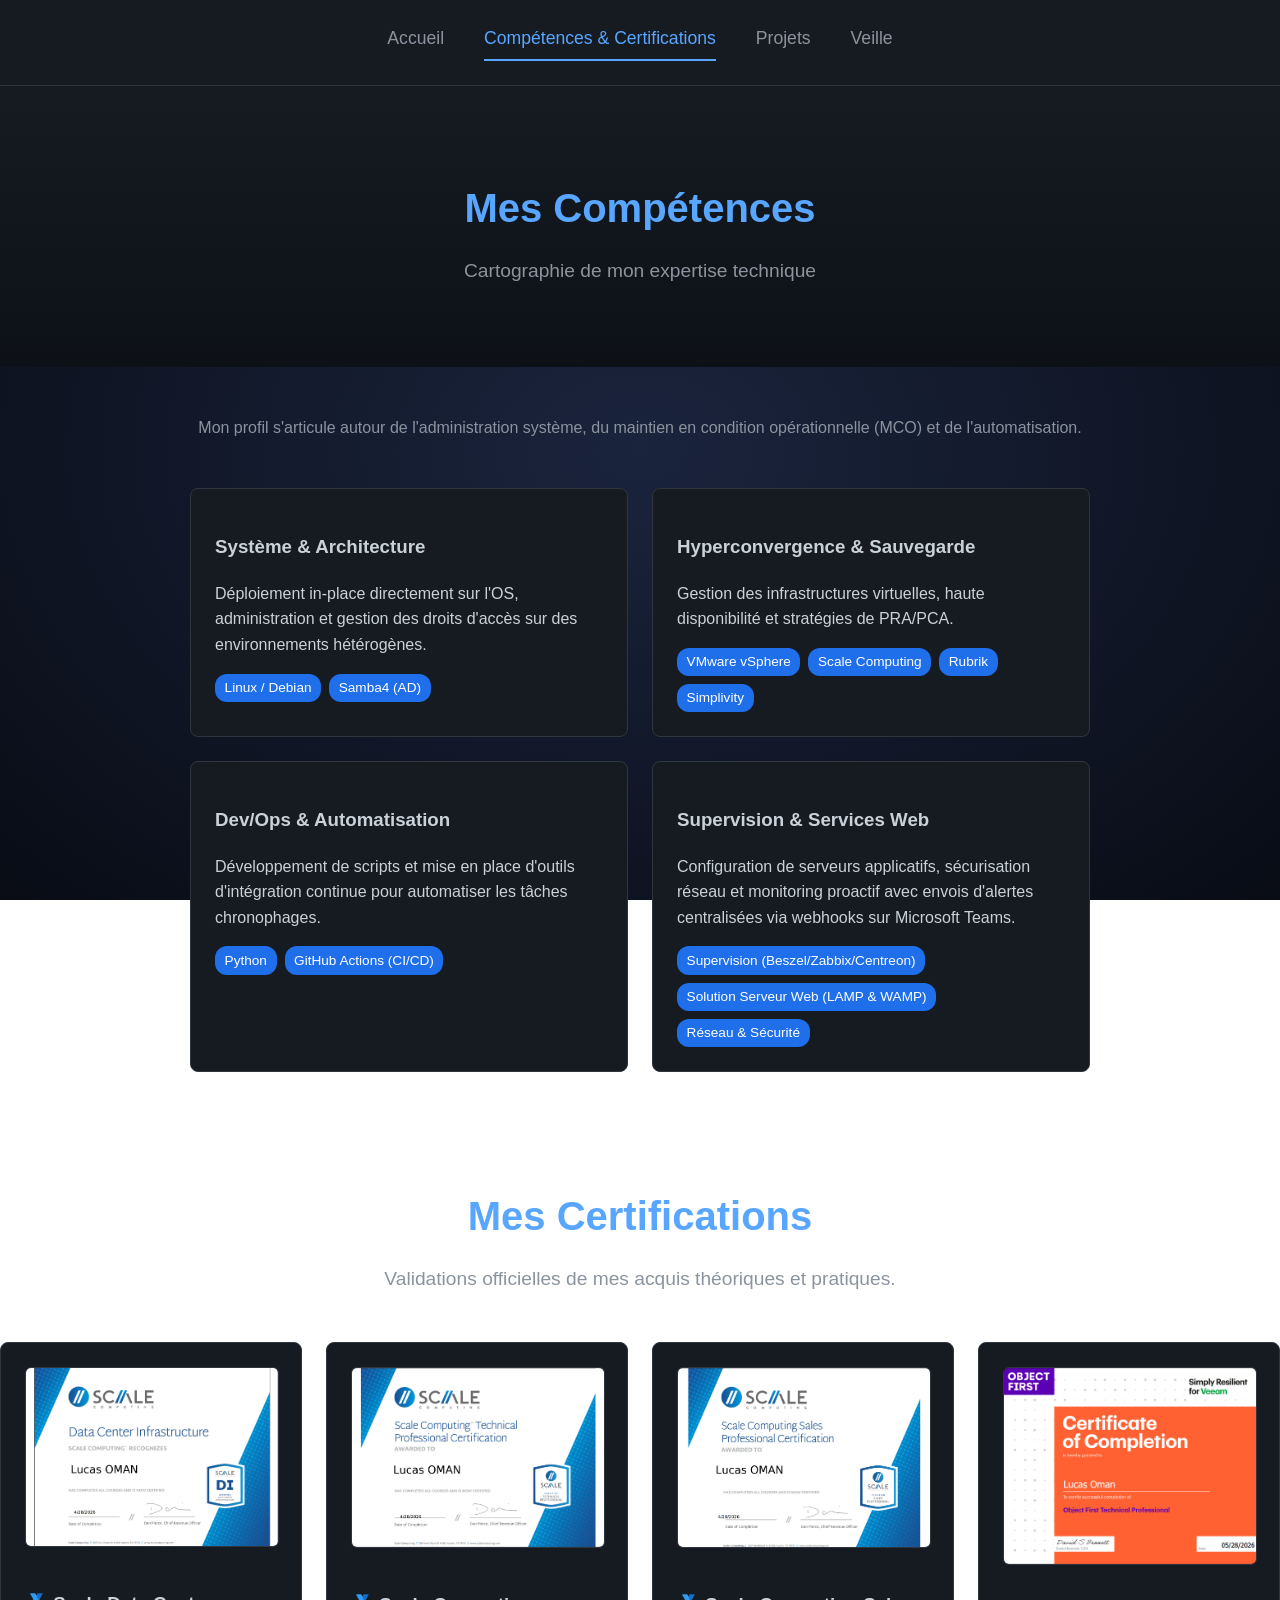
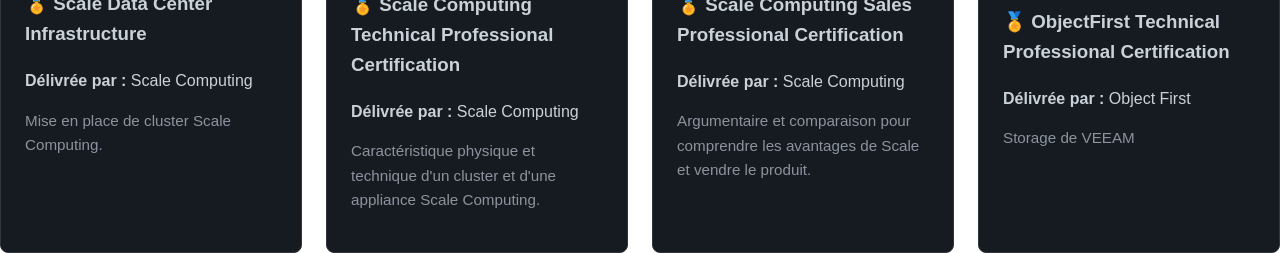
==== competences.html @ a19bb608 "Update competences.html" ====
<!DOCTYPE html>
<html lang="fr">
<head>
    <meta charset="UTF-8">
    <meta name="viewport" content="width=device-width, initial-scale=1.0">
    <title>Portfolio | Compétences</title>
    <!-- Lien vers ton fichier CSS commun -->
    <link rel="stylesheet" href="style.css">
</head>
<body>

    <!-- BARRE DE NAVIGATION (Le 'active' est bien sur Compétences) -->
    <nav class="navbar">
        <a href="index.html" class="nav-link">Accueil</a>
        <a href="competences.html" class="nav-link active">Compétences & Certifications</a>
        <a href="projets.html" class="nav-link">Projets</a>
        <a href="Veille.html" class="nav-link">Veille</a>
    </nav>

    <header>
        <h1>Mes Compétences</h1>
        <h2>Cartographie de mon expertise technique</h2>
    </header>

    <div class="container">
        <p style="text-align: center; color: #8b949e; margin-bottom: 3rem;">
            Mon profil s'articule autour de l'administration système, du maintien en condition opérationnelle (MCO) et de l'automatisation.
        </p>

        <div class="grid">
            
            <!-- Pôle 1 : Système & Annuaire -->
            <div class="card">
                <h3> Système & Architecture</h3>
                <p>Déploiement in-place directement sur l'OS, administration et gestion des droits d'accès sur des environnements hétérogènes.</p>
                <div class="tags">
                    <span class="tag">Linux / Debian</span>
                    <span class="tag">Samba4 (AD)</span>
                </div>
            </div>

            <!-- Pôle 2 : Virtualisation & Backup -->
            <div class="card">
                <h3> Hyperconvergence & Sauvegarde</h3>
                <p>Gestion des infrastructures virtuelles, haute disponibilité et stratégies de PRA/PCA.</p>
                <div class="tags">
                    <span class="tag">VMware vSphere</span>
                    <span class="tag">Scale Computing</span>
                    <span class="tag">Rubrik</span>
                    <span class="tag">Simplivity</span>
                </div>
            </div>

            <!-- Pôle 3 : Automatisation -->
            <div class="card">
                <h3> Dev/Ops & Automatisation</h3>
                <p>Développement de scripts et mise en place d'outils d'intégration continue pour automatiser les tâches chronophages.</p>
                <div class="tags">
                    <span class="tag">Python</span>
                    <span class="tag">GitHub Actions (CI/CD)</span>
                </div>
            </div>

            <!-- Pôle 4 : Services Web & Supervision -->
            <div class="card">
                <h3> Supervision & Services Web</h3>
                <p>Configuration de serveurs applicatifs, sécurisation réseau et monitoring proactif avec envois d'alertes centralisées via webhooks sur Microsoft Teams.</p>
                <div class="tags">
                    <span class="tag">Supervision (Beszel/Zabbix/Centreon)</span>
                    <span class="tag">Solution Serveur Web (LAMP & WAMP)</span>
                    <span class="tag">Réseau & Sécurité</span>
                </div>
            </div>

        </div>
    </div>
        <!-- ============================== -->
        <!--    RUBRIQUE CERTIFICATIONS     -->
        <!-- ============================== -->
        <div style="text-align: center; margin-top: 5rem; margin-bottom: 3rem;">
            <h1 style="margin-top: 0;">Mes Certifications</h1>
            <h2>Validations officielles de mes acquis théoriques et pratiques.</h2>
        </div>
        </div>

        <div class="grid">
            
            <!-- Carte Certification 1 -->
            <div class="card">
                <!-- Remplace 'nom-de-ton-image.png' par le vrai nom de ton fichier -->
                <img src="Scale_Datacenter.png" alt="Visuel de la certification" class="certif-img">
                
                <h3>🏅 Scale Data Center Infrastructure</h3>
                <p style="margin-bottom: 0.5rem;"><strong>Délivrée par :</strong> Scale Computing</p>
                <p style="font-size: 0.95rem; color: #8b949e;">Mise en place de cluster Scale Computing.</p>
            </div>

            <!-- Carte Certification 2 -->
            <div class="card">
                <!-- Remplace 'nom-de-ton-image-2.jpg' par le vrai nom de ton fichier -->
                <img src="Scale_Tech.png" alt="Visuel de la certification" class="certif-img">
                
                <h3>🏅 Scale Computing Technical Professional Certification</h3>
                <p style="margin-bottom: 0.5rem;"><strong>Délivrée par :</strong> Scale Computing</p>
                <p style="font-size: 0.95rem; color: #8b949e;">Caractéristique physique et technique d'un cluster et d'une appliance Scale Computing.</p>
            </div>
            <!-- Carte Certification 3 -->
            <div class="card">
                <!-- Remplace 'nom-de-ton-image-3.jpg' par le vrai nom de ton fichier -->
                <img src="Scale_Sale.png" alt="Visuel de la certification" class="certif-img">
                
                <h3>🏅 Scale Computing Sales Professional Certification</h3>
                <p style="margin-bottom: 0.5rem;"><strong>Délivrée par :</strong> Scale Computing</p>
                <p style="font-size: 0.95rem; color: #8b949e;">Argumentaire et comparaison pour comprendre les avantages de Scale et vendre le produit.</p>
            </div>
                        <!-- Carte Certification 3 -->
            <div class="card">
                <!-- Remplace 'nom-de-ton-image-3.jpg' par le vrai nom de ton fichier -->
                <img src="ObjectFirst.png" alt="Visuel de la certification" class="certif-img">
                
                <h3>🏅 ObjectFirst Technical Professional Certification</h3>
                <p style="margin-bottom: 0.5rem;"><strong>Délivrée par :</strong> Object First</p>
                <p style="font-size: 0.95rem; color: #8b949e;">Storage de VEEAM</p>
            </div>
        </div>
</body>
</html>
---- style.css ----
/* Base du thème sombre */
body {
    font-family: 'Segoe UI', Roboto, Helvetica, Arial, sans-serif;
    color: #c9d1d9;
    margin: 0;
    padding: 0;
    line-height: 1.6;
    
    /* 1. Le dégradé noir bleuté (façon interface moderne) + 2. Les étoiles */
    background-image: 
        radial-gradient(ellipse at center, #1a243d 0%, #090c15 100%),
        radial-gradient(white, rgba(255,255,255,.2) 2px, transparent 4px),
        radial-gradient(white, rgba(255,255,255,.15) 1px, transparent 3px),
        radial-gradient(white, rgba(255,255,255,.1) 2px, transparent 4px);
    background-size: 100% 100%, 550px 550px, 350px 350px, 250px 250px;
    background-position: 0 0, 0 0, 40px 60px, 130px 270px;
    
    /* Garde le fond fixe au défilement de la page */
    background-attachment: fixed;
}

/* --- LE MENU DE NAVIGATION --- */
.navbar {
    display: flex;
    justify-content: center;
    flex-wrap: wrap;
    gap: 2.5rem;
    padding: 1.5rem 2rem;
    background-color: #161b22;
    border-bottom: 1px solid #30363d;
    position: sticky;
    top: 0;
    z-index: 1000;
}

.nav-link {
    color: #8b949e;
    text-decoration: none;
    font-size: 1.1rem;
    font-weight: 500;
    padding-bottom: 0.4rem;
    border-bottom: 2px solid transparent;
    transition: color 0.2s, border-bottom 0.2s;
}

.nav-link:hover {
    color: #c9d1d9;
}

.nav-link.active {
    color: #58a6ff;
    border-bottom: 2px solid #58a6ff;
}

/* --- LE RESTE DES STYLES --- */
header {
    text-align: center;
    padding: 4rem 2rem;
    background: linear-gradient(180deg, #161b22 0%, #0d1117 100%);
}

h1 {
    color: #58a6ff;
    font-size: 2.5rem;
    margin-bottom: 0.5rem;
}

h2 {
    color: #8b949e;
    font-size: 1.2rem;
    font-weight: 400;
}

.container {
    max-width: 900px;
    margin: 0 auto;
    padding: 2rem;
}

.section-title {
    color: #58a6ff;
    border-bottom: 2px solid #238636;
    padding-bottom: 0.5rem;
    margin-top: 3.5rem;
}

.grid {
    display: grid;
    grid-template-columns: repeat(auto-fit, minmax(300px, 1fr));
    gap: 1.5rem;
    margin-top: 1.5rem;
}

.card {
    background-color: #161b22;
    border: 1px solid #30363d;
    border-radius: 8px;
    padding: 1.5rem;
    transition: transform 0.2s;
}

.card:hover {
    transform: translateY(-5px);
    border-color: #58a6ff;
    box-shadow: 0 0 15px rgba(88, 166, 255, 0.4); 
}

.btn {
    display: inline-block;
    background-color: #238636;
    color: white;
    text-decoration: none;
    padding: 0.6rem 1.2rem;
    border-radius: 6px;
    font-weight: bold;
    margin-top: 1rem;
}

.btn:hover {
    background-color: #2ea043;
}

.tags {
    display: flex;
    flex-wrap: wrap;
    gap: 0.5rem;
    margin-top: 1rem;
}

.tag {
    background-color: #1f6feb;
    color: white;
    padding: 0.2rem 0.6rem;
    border-radius: 12px;
    font-size: 0.85rem;
}
.certif-img {
    width: 100%; /* Prend toute la largeur de la carte */
    height: auto; /* Garde les bonnes proportions */
    border-radius: 6px; /* Coins légèrement arrondis */
    margin-bottom: 1rem; /* Espace sous l'image */
    border: 1px solid #30363d; /* Petite bordure discrète */
}
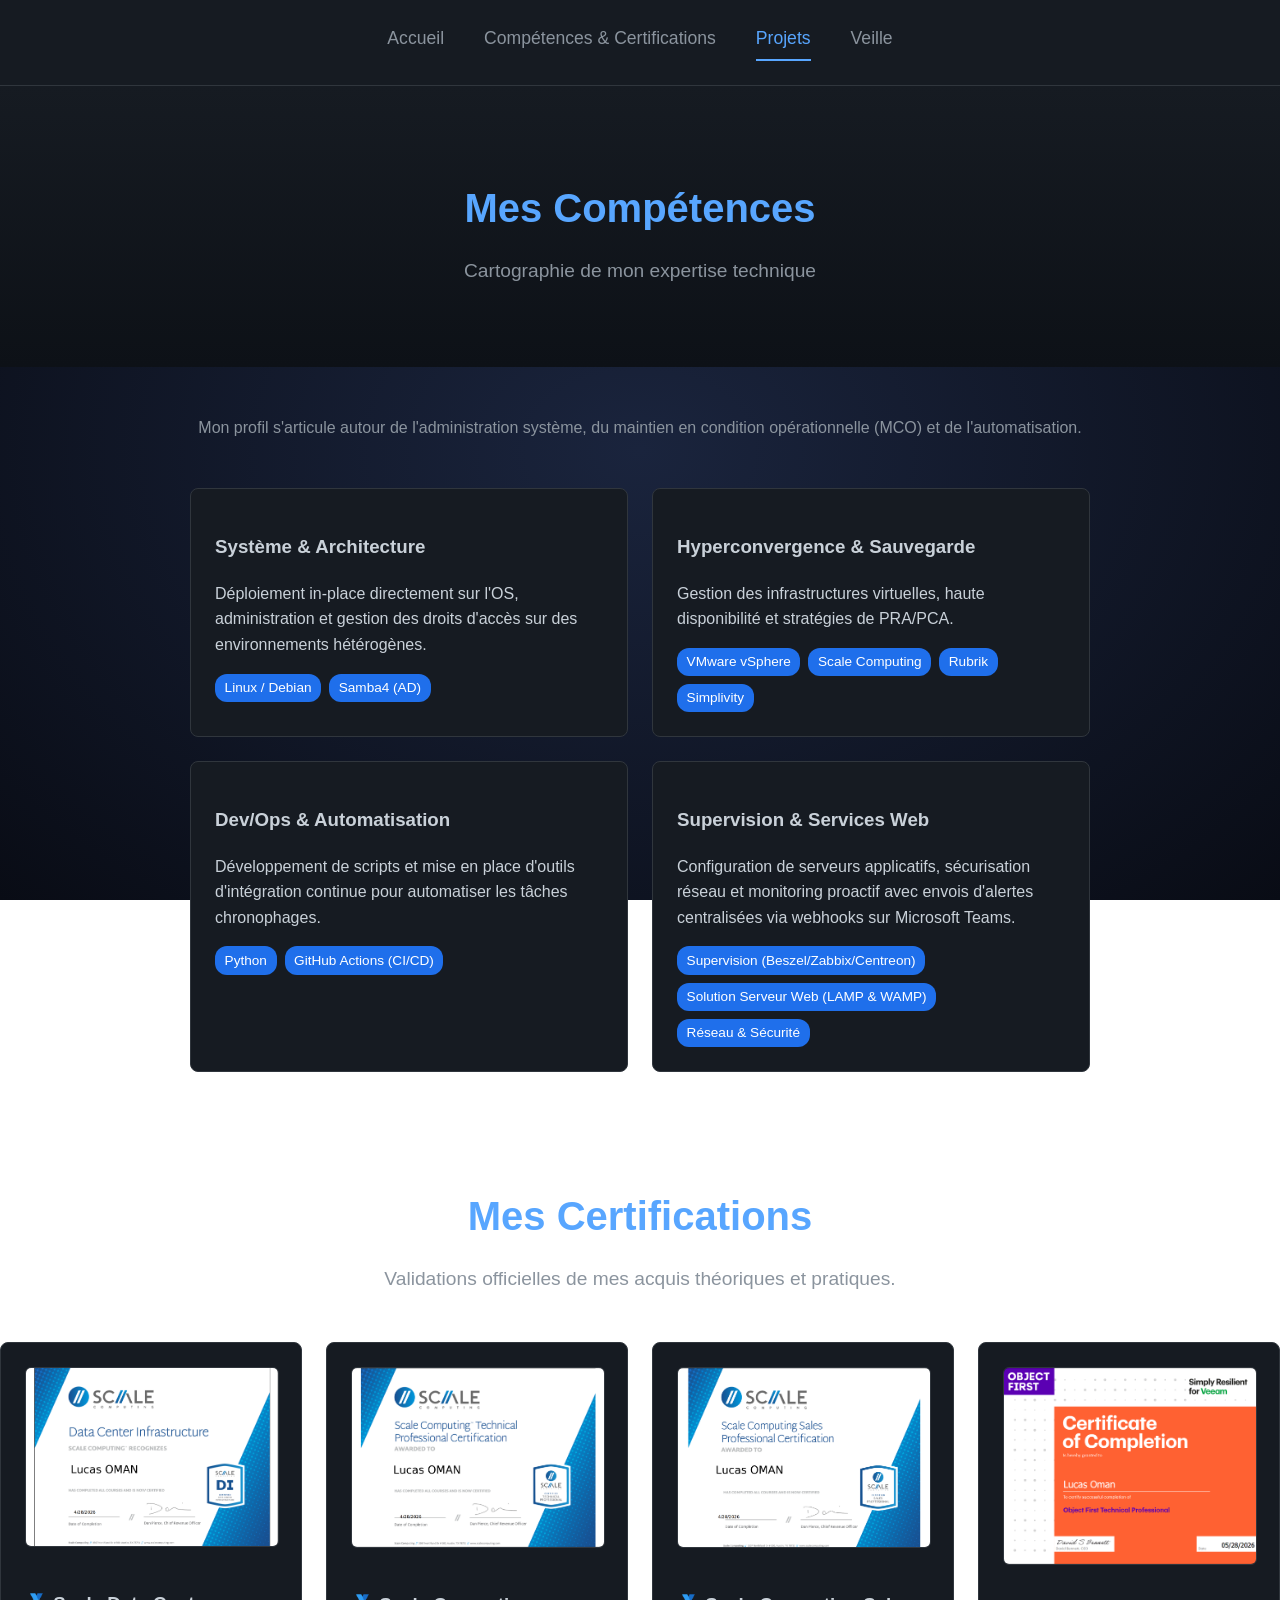
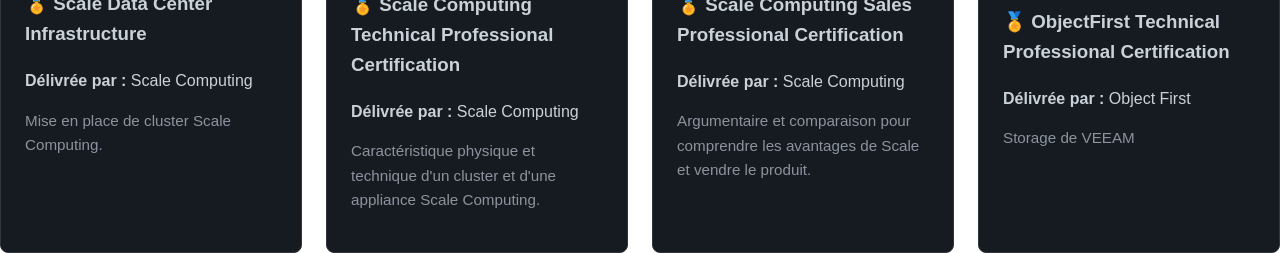
==== commit 880b31c4: "Update competences.html" ====
--- a/competences.html
+++ b/competences.html
@@ -12,8 +12,8 @@
     <!-- BARRE DE NAVIGATION (Le 'active' est bien sur Compétences) -->
     <nav class="navbar">
         <a href="index.html" class="nav-link">Accueil</a>
-        <a href="competences.html" class="nav-link active">Compétences & Certifications</a>
-        <a href="projets.html" class="nav-link">Projets</a>
+        <a href="competences.html" class="nav-link">Compétences & Certifications</a>
+        <a href="Projets/projets.html" class="nav-link active">Projets</a>
         <a href="Veille.html" class="nav-link">Veille</a>
     </nav>
 
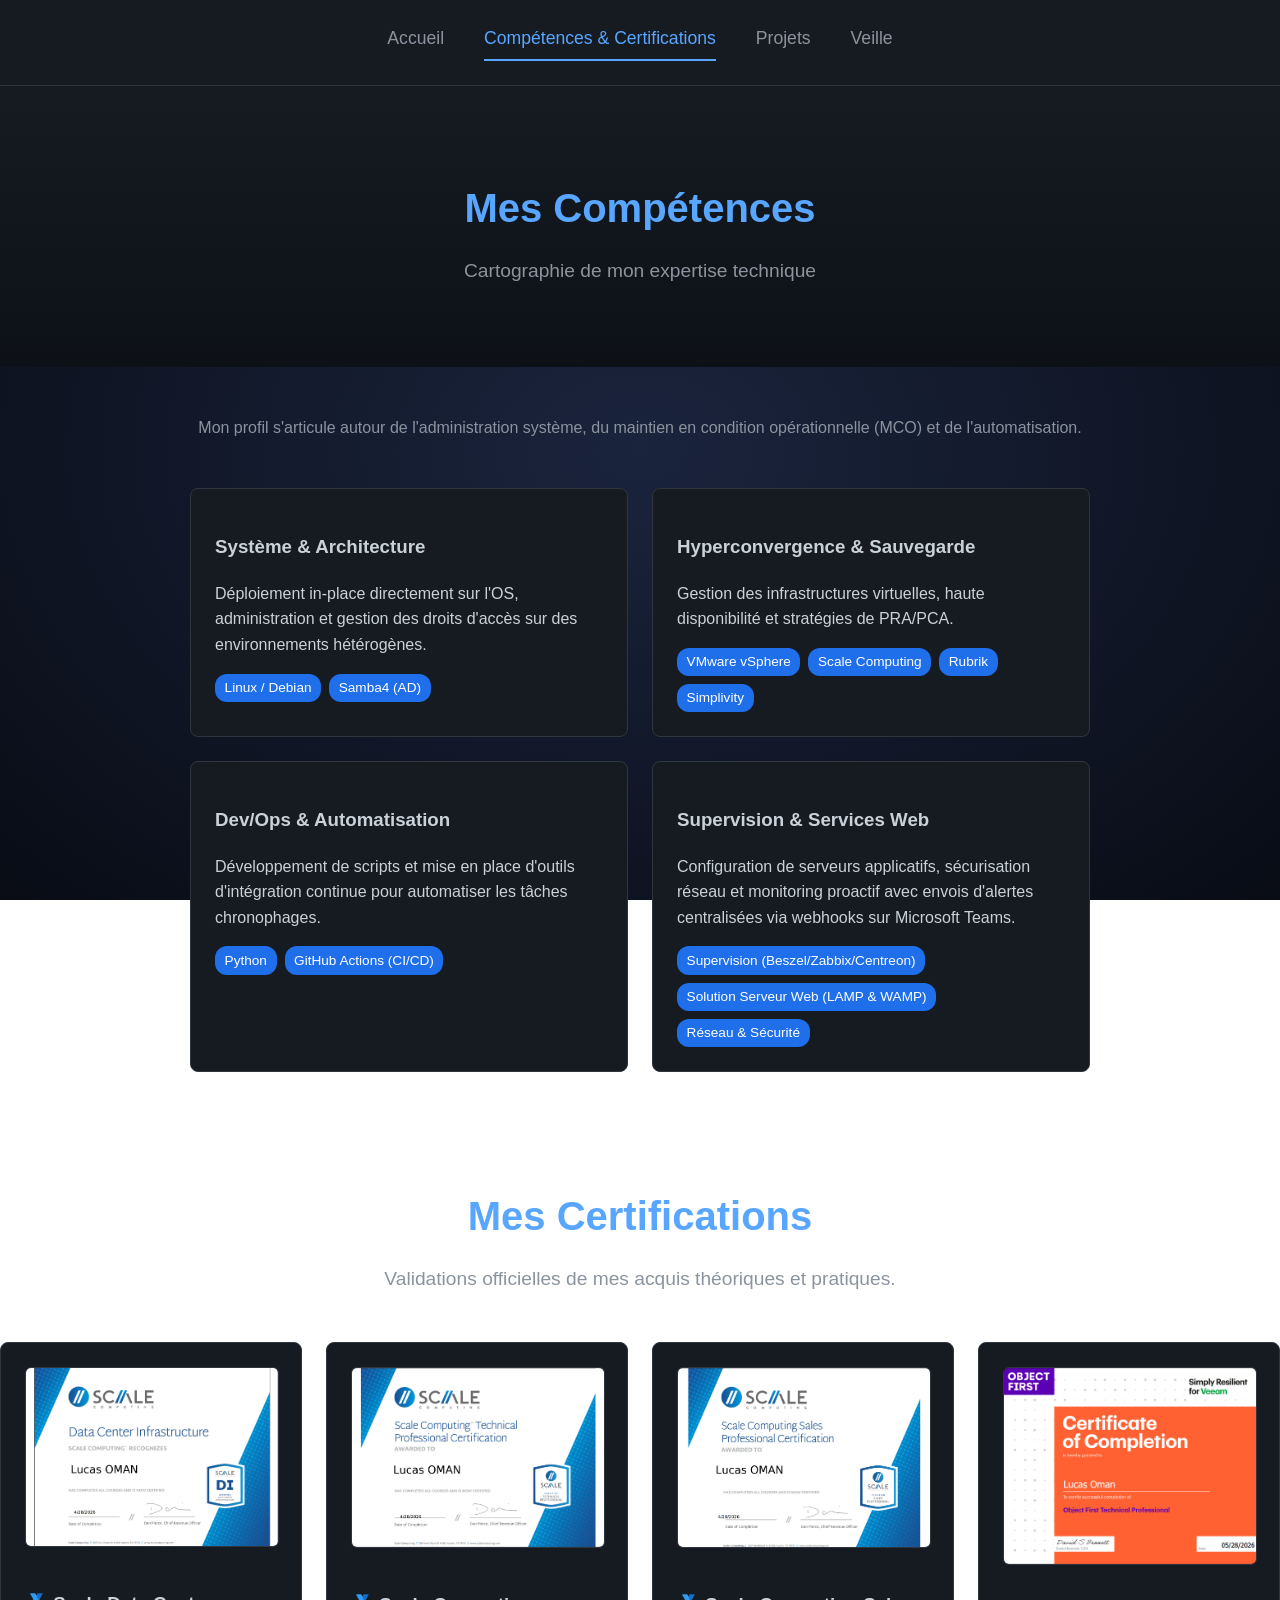
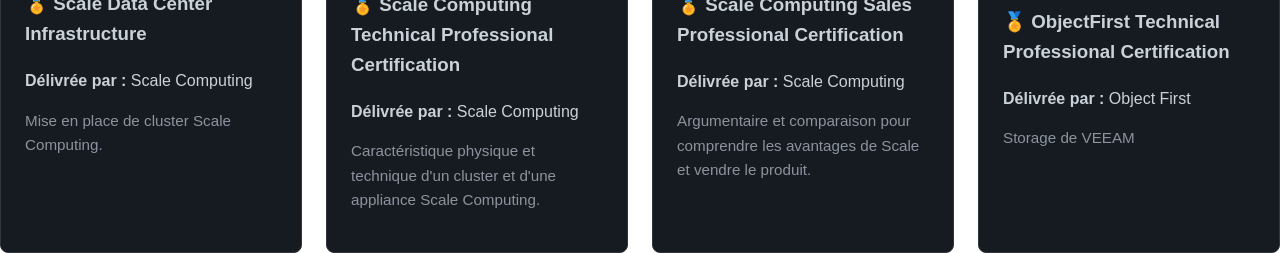
==== commit 29b16146: "Update competences.html" ====
--- a/competences.html
+++ b/competences.html
@@ -12,8 +12,8 @@
     <!-- BARRE DE NAVIGATION (Le 'active' est bien sur Compétences) -->
     <nav class="navbar">
         <a href="index.html" class="nav-link">Accueil</a>
-        <a href="competences.html" class="nav-link">Compétences & Certifications</a>
-        <a href="Projets/projets.html" class="nav-link active">Projets</a>
+        <a href="competences.html" class="nav-link active">Compétences & Certifications</a>
+        <a href="projets.html" class="nav-link">Projets</a>
         <a href="Veille.html" class="nav-link">Veille</a>
     </nav>
 
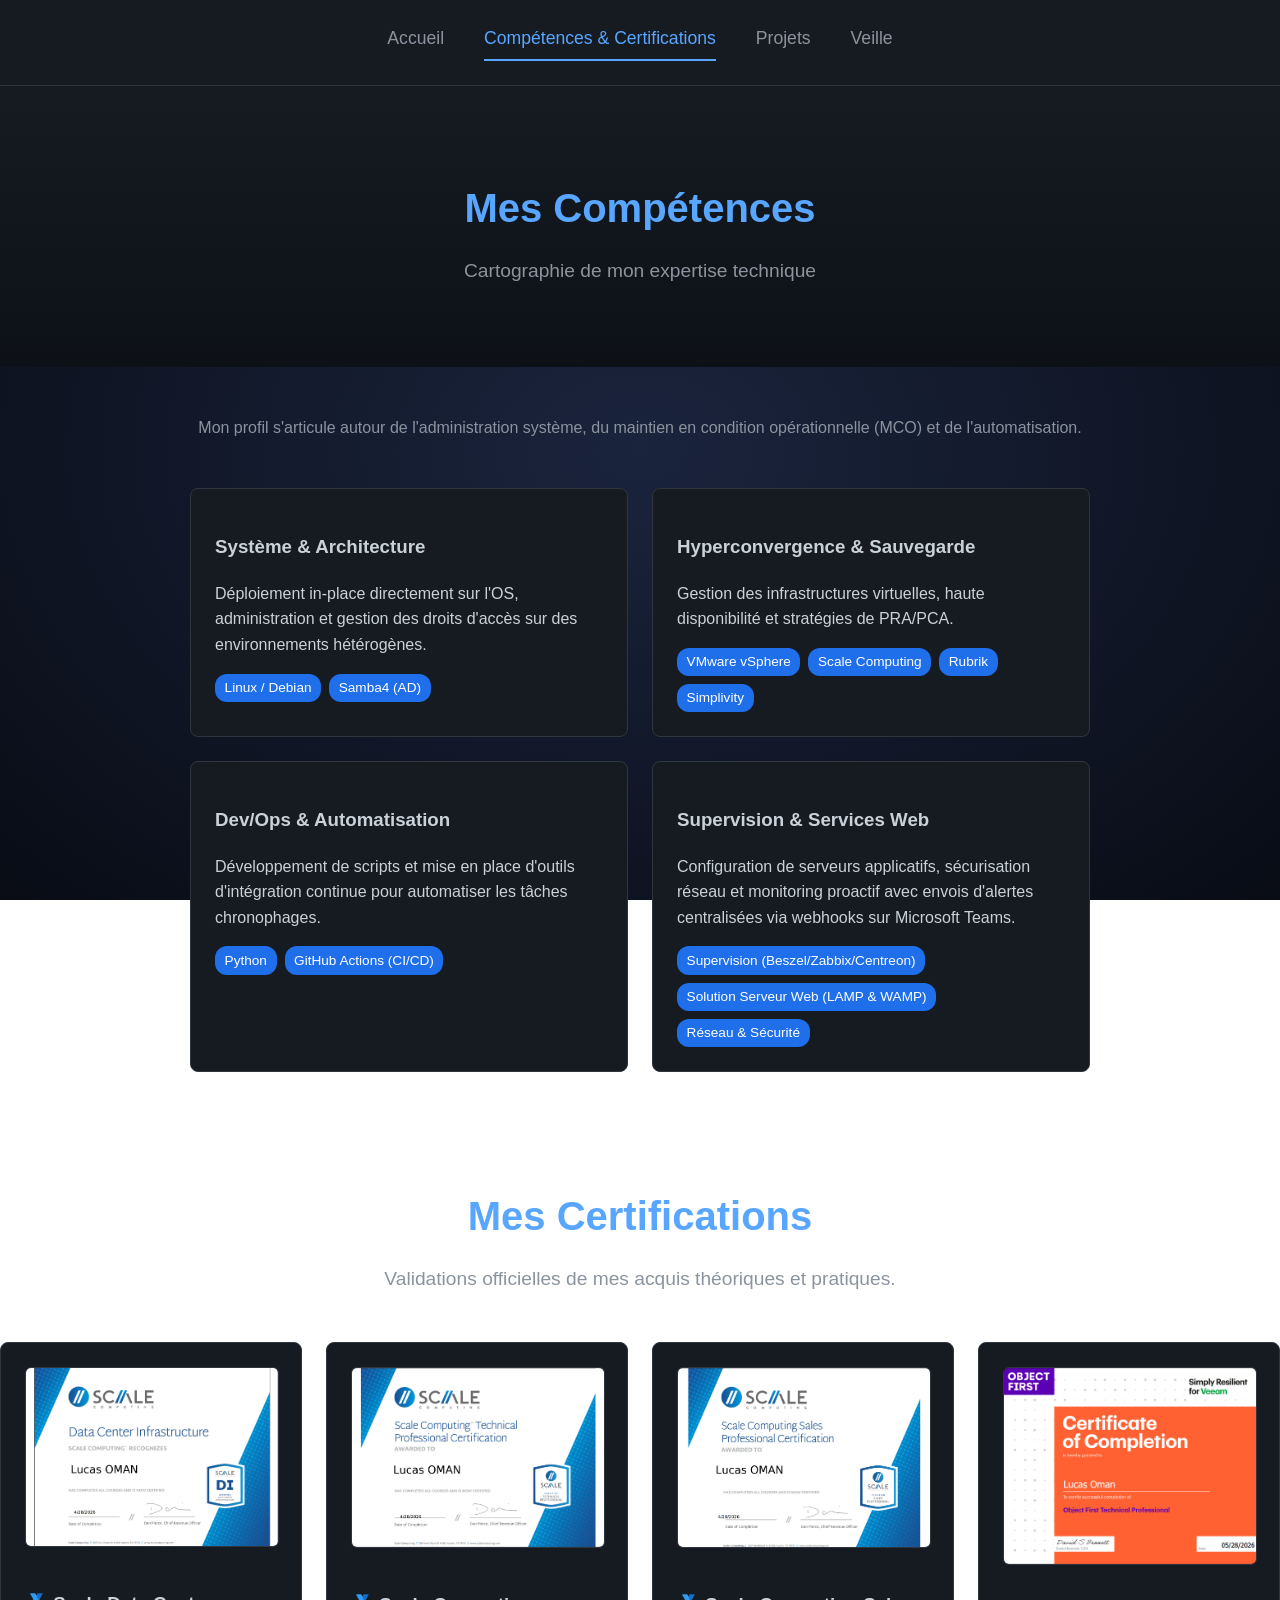
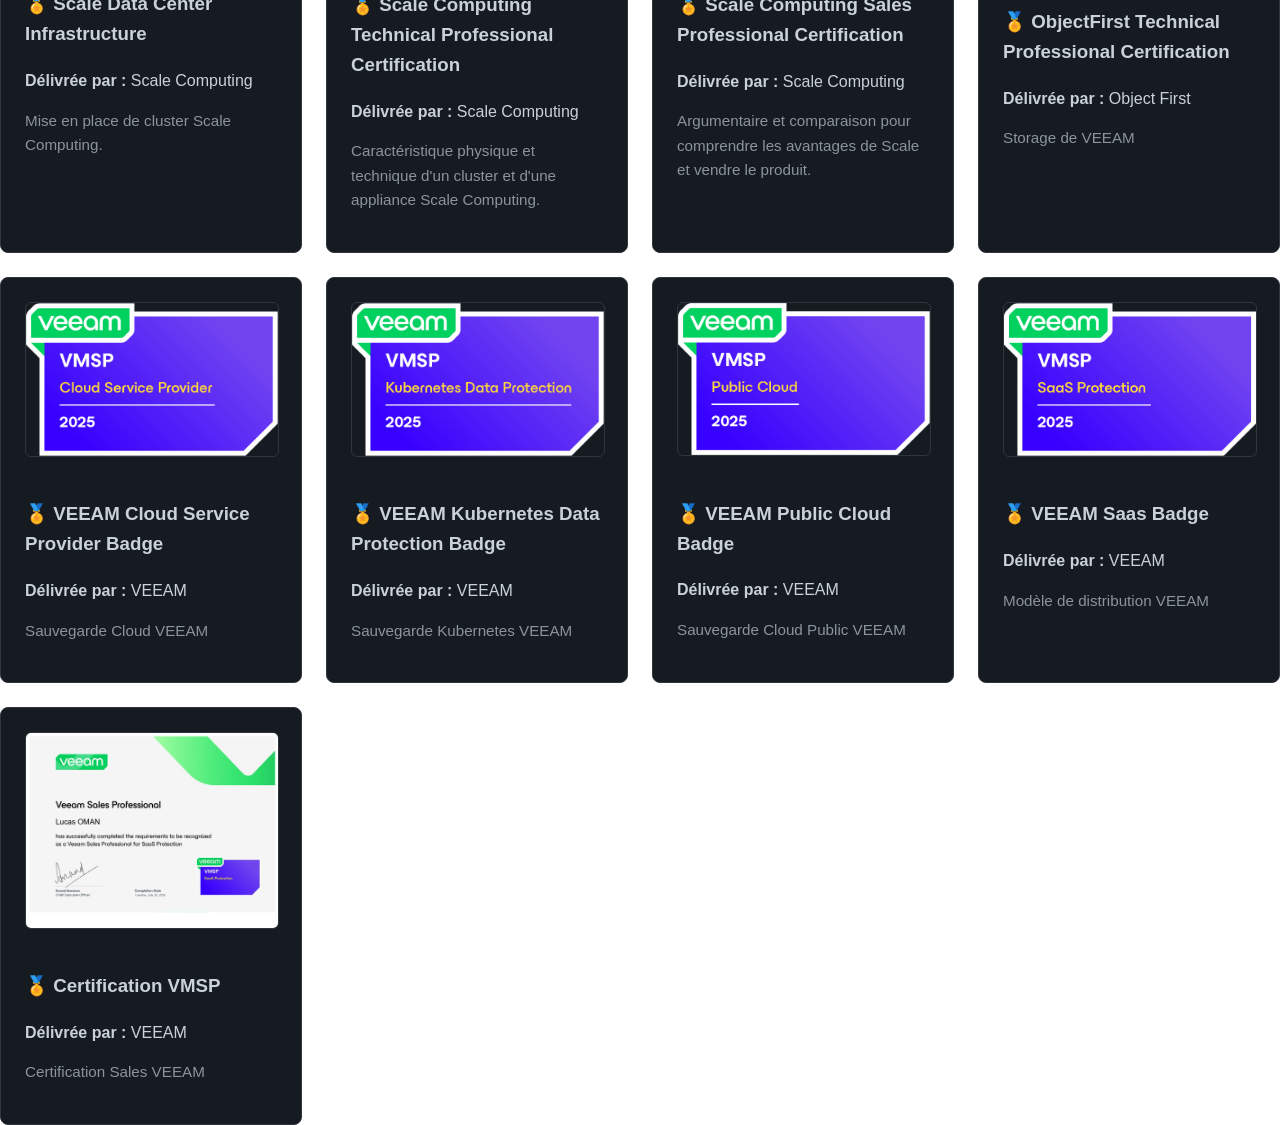
==== commit bb91b24a: "Update competences.html" ====
--- a/competences.html
+++ b/competences.html
@@ -113,7 +113,7 @@
                 <p style="margin-bottom: 0.5rem;"><strong>Délivrée par :</strong> Scale Computing</p>
                 <p style="font-size: 0.95rem; color: #8b949e;">Argumentaire et comparaison pour comprendre les avantages de Scale et vendre le produit.</p>
             </div>
-                        <!-- Carte Certification 3 -->
+                        <!-- Carte Certification 4 -->
             <div class="card">
                 <!-- Remplace 'nom-de-ton-image-3.jpg' par le vrai nom de ton fichier -->
                 <img src="ObjectFirst.png" alt="Visuel de la certification" class="certif-img">
@@ -122,6 +122,51 @@
                 <p style="margin-bottom: 0.5rem;"><strong>Délivrée par :</strong> Object First</p>
                 <p style="font-size: 0.95rem; color: #8b949e;">Storage de VEEAM</p>
             </div>
+                                    <!-- Carte Certification 5 -->
+            <div class="card">
+                <!-- Remplace 'nom-de-ton-image-3.jpg' par le vrai nom de ton fichier -->
+                <img src="VMSP_Cloud_Service_Provider.png" alt="Visuel de la certification" class="certif-img">
+                
+                <h3>🏅 VEEAM Cloud Service Provider Badge</h3>
+                <p style="margin-bottom: 0.5rem;"><strong>Délivrée par :</strong> VEEAM</p>
+                <p style="font-size: 0.95rem; color: #8b949e;">Sauvegarde Cloud VEEAM</p>
+            </div>
+                                    <!-- Carte Certification 6 -->
+            <div class="card">
+                <!-- Remplace 'nom-de-ton-image-3.jpg' par le vrai nom de ton fichier -->
+                <img src="VMSP_Kubernetes_Data_Protection.png" alt="Visuel de la certification" class="certif-img">
+                
+                <h3>🏅 VEEAM Kubernetes Data Protection Badge</h3>
+                <p style="margin-bottom: 0.5rem;"><strong>Délivrée par :</strong> VEEAM</p>
+                <p style="font-size: 0.95rem; color: #8b949e;">Sauvegarde Kubernetes VEEAM</p>
+            </div>
+                                                <!-- Carte Certification 7 -->
+            <div class="card">
+                <!-- Remplace 'nom-de-ton-image-3.jpg' par le vrai nom de ton fichier -->
+                <img src="VMSP_Public_Cloud.png" alt="Visuel de la certification" class="certif-img">
+                
+                <h3>🏅 VEEAM Public Cloud Badge</h3>
+                <p style="margin-bottom: 0.5rem;"><strong>Délivrée par :</strong> VEEAM</p>
+                <p style="font-size: 0.95rem; color: #8b949e;">Sauvegarde Cloud Public VEEAM</p>
+            </div>
+                                                <!-- Carte Certification 8 -->
+            <div class="card">
+                <!-- Remplace 'nom-de-ton-image-3.jpg' par le vrai nom de ton fichier -->
+                <img src="VMSP_Saas.png" alt="Visuel de la certification" class="certif-img">
+                
+                <h3>🏅 VEEAM Saas Badge</h3>
+                <p style="margin-bottom: 0.5rem;"><strong>Délivrée par :</strong> VEEAM</p>
+                <p style="font-size: 0.95rem; color: #8b949e;">Modèle de distribution VEEAM</p>
+            </div>
+                                                <!-- Carte Certification 9 -->
+            <div class="card">
+                <!-- Remplace 'nom-de-ton-image-3.jpg' par le vrai nom de ton fichier -->
+                <img src="certificate_VMSP.pdf.png" alt="Visuel de la certification" class="certif-img">
+                
+                <h3>🏅 Certification VMSP</h3>
+                <p style="margin-bottom: 0.5rem;"><strong>Délivrée par :</strong> VEEAM</p>
+                <p style="font-size: 0.95rem; color: #8b949e;">Certification Sales VEEAM</p>
+            </div>
         </div>
 </body>
 </html>
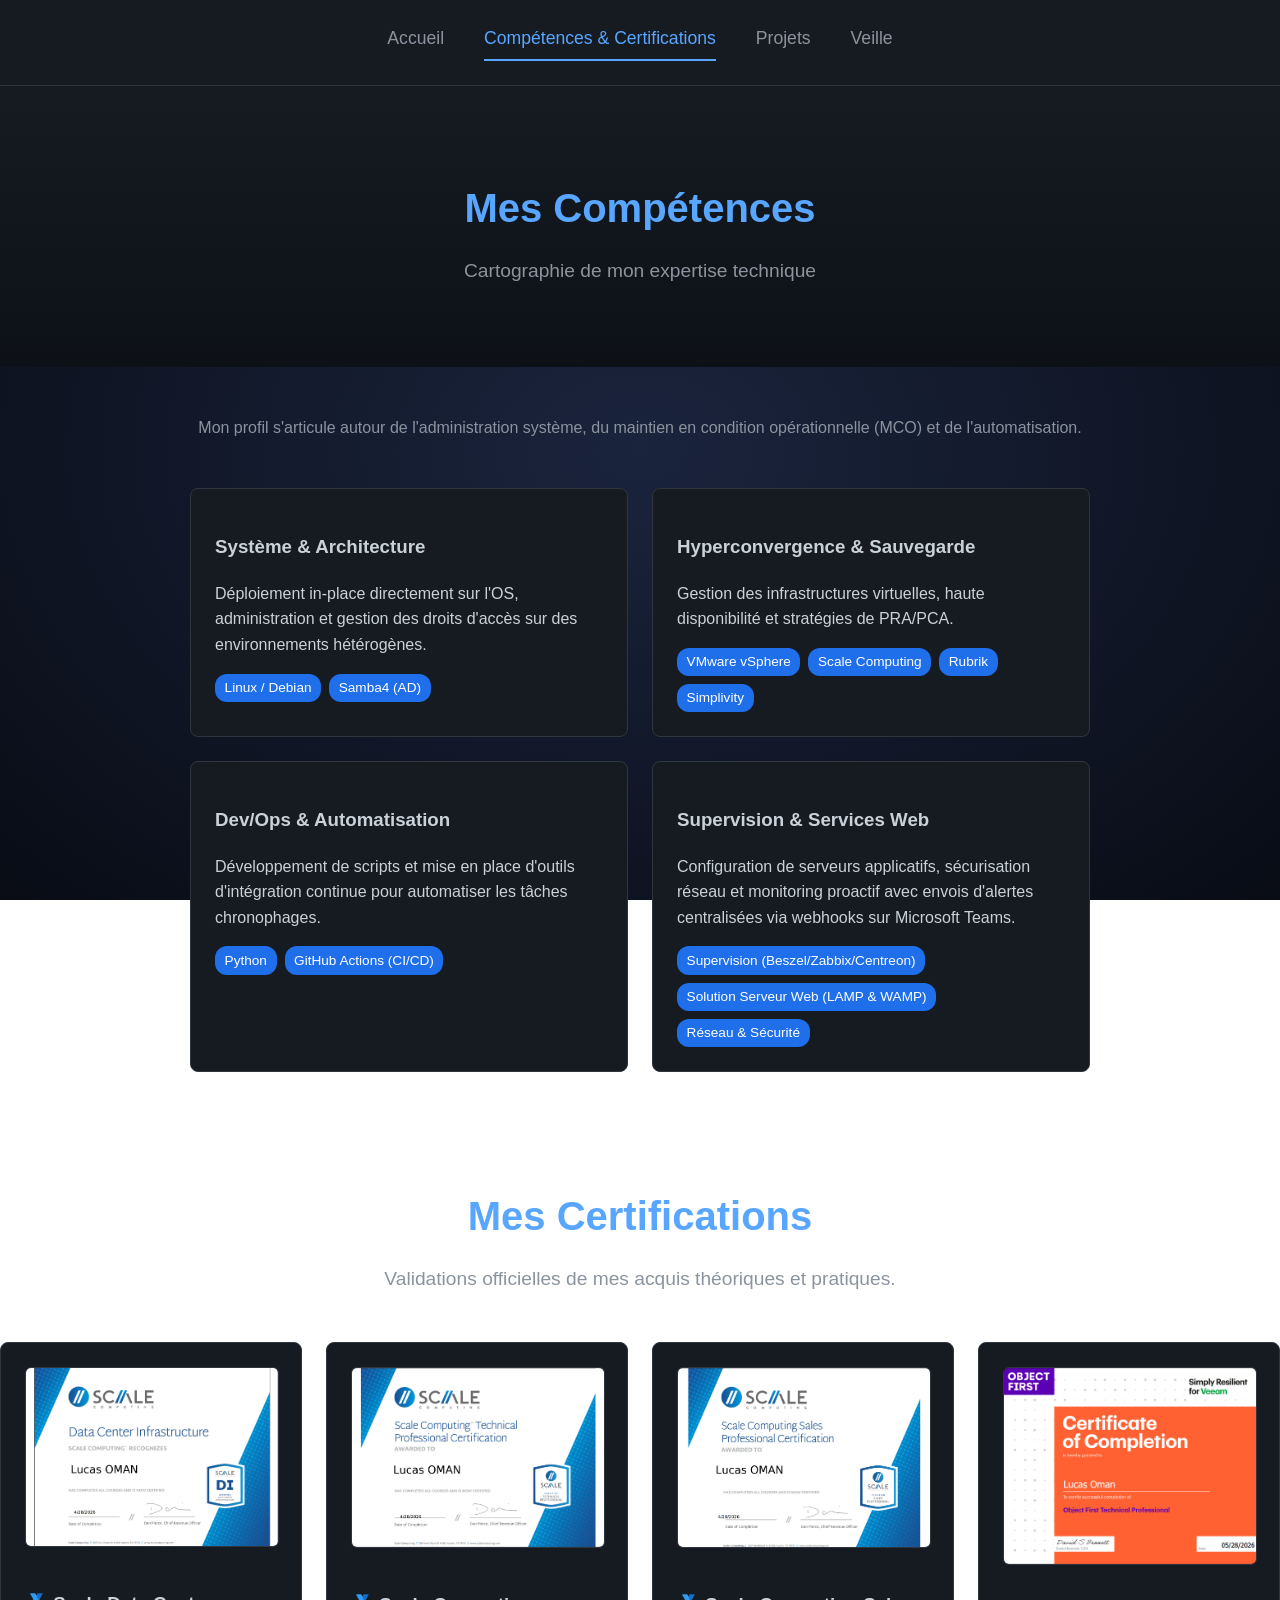
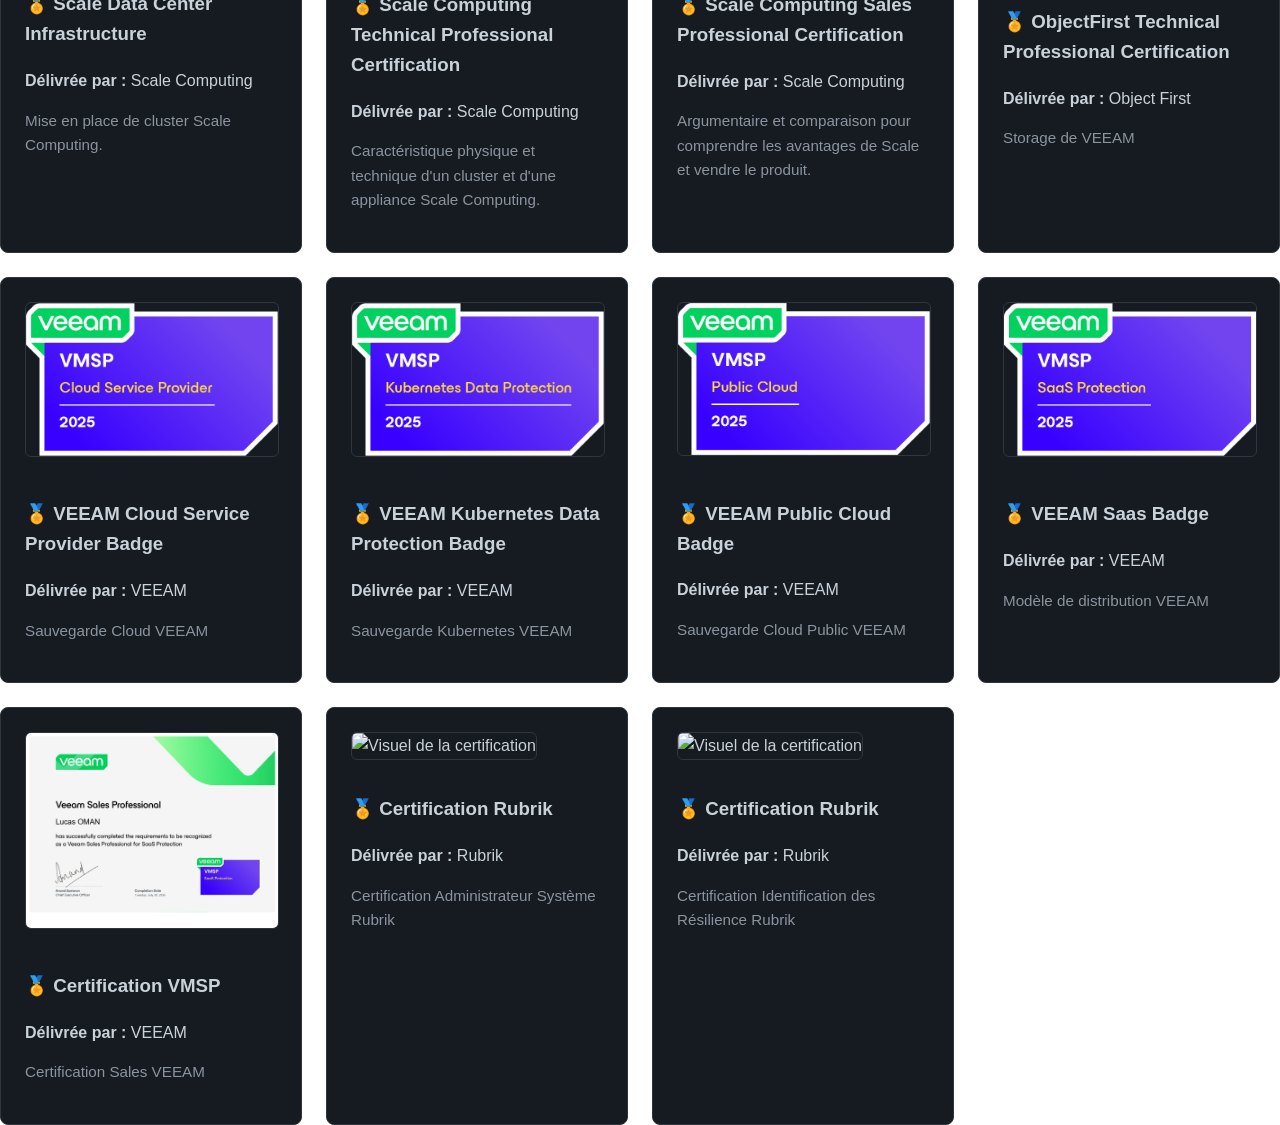
==== commit e663c4b3: "Add certification cards for VMSP and Rubrik Added new certification cards for VMSP and Rubrik." ====
--- a/competences.html
+++ b/competences.html
@@ -167,6 +167,24 @@
                 <p style="margin-bottom: 0.5rem;"><strong>Délivrée par :</strong> VEEAM</p>
                 <p style="font-size: 0.95rem; color: #8b949e;">Certification Sales VEEAM</p>
             </div>
+                                                            <!-- Carte Certification 10 -->
+            <div class="card">
+                <!-- Remplace 'nom-de-ton-image-3.jpg' par le vrai nom de ton fichier -->
+                <img src="LOM_RCSA_Certificate.pdf" alt="Visuel de la certification" class="certif-img">
+                
+                <h3>🏅 Certification Rubrik</h3>
+                <p style="margin-bottom: 0.5rem;"><strong>Délivrée par :</strong> Rubrik</p>
+                <p style="font-size: 0.95rem; color: #8b949e;">Certification Administrateur Système Rubrik</p>
+            </div>
+                                                            <!-- Carte Certification 11 -->
+            <div class="card">
+                <!-- Remplace 'nom-de-ton-image-3.jpg' par le vrai nom de ton fichier -->
+                <img src="LOM_RIRA_Certification.pdf" alt="Visuel de la certification" class="certif-img">
+                
+                <h3>🏅 Certification Rubrik</h3>
+                <p style="margin-bottom: 0.5rem;"><strong>Délivrée par :</strong> Rubrik</p>
+                <p style="font-size: 0.95rem; color: #8b949e;">Certification Identification des Résilience Rubrik</p>
+            </div>
         </div>
 </body>
 </html>
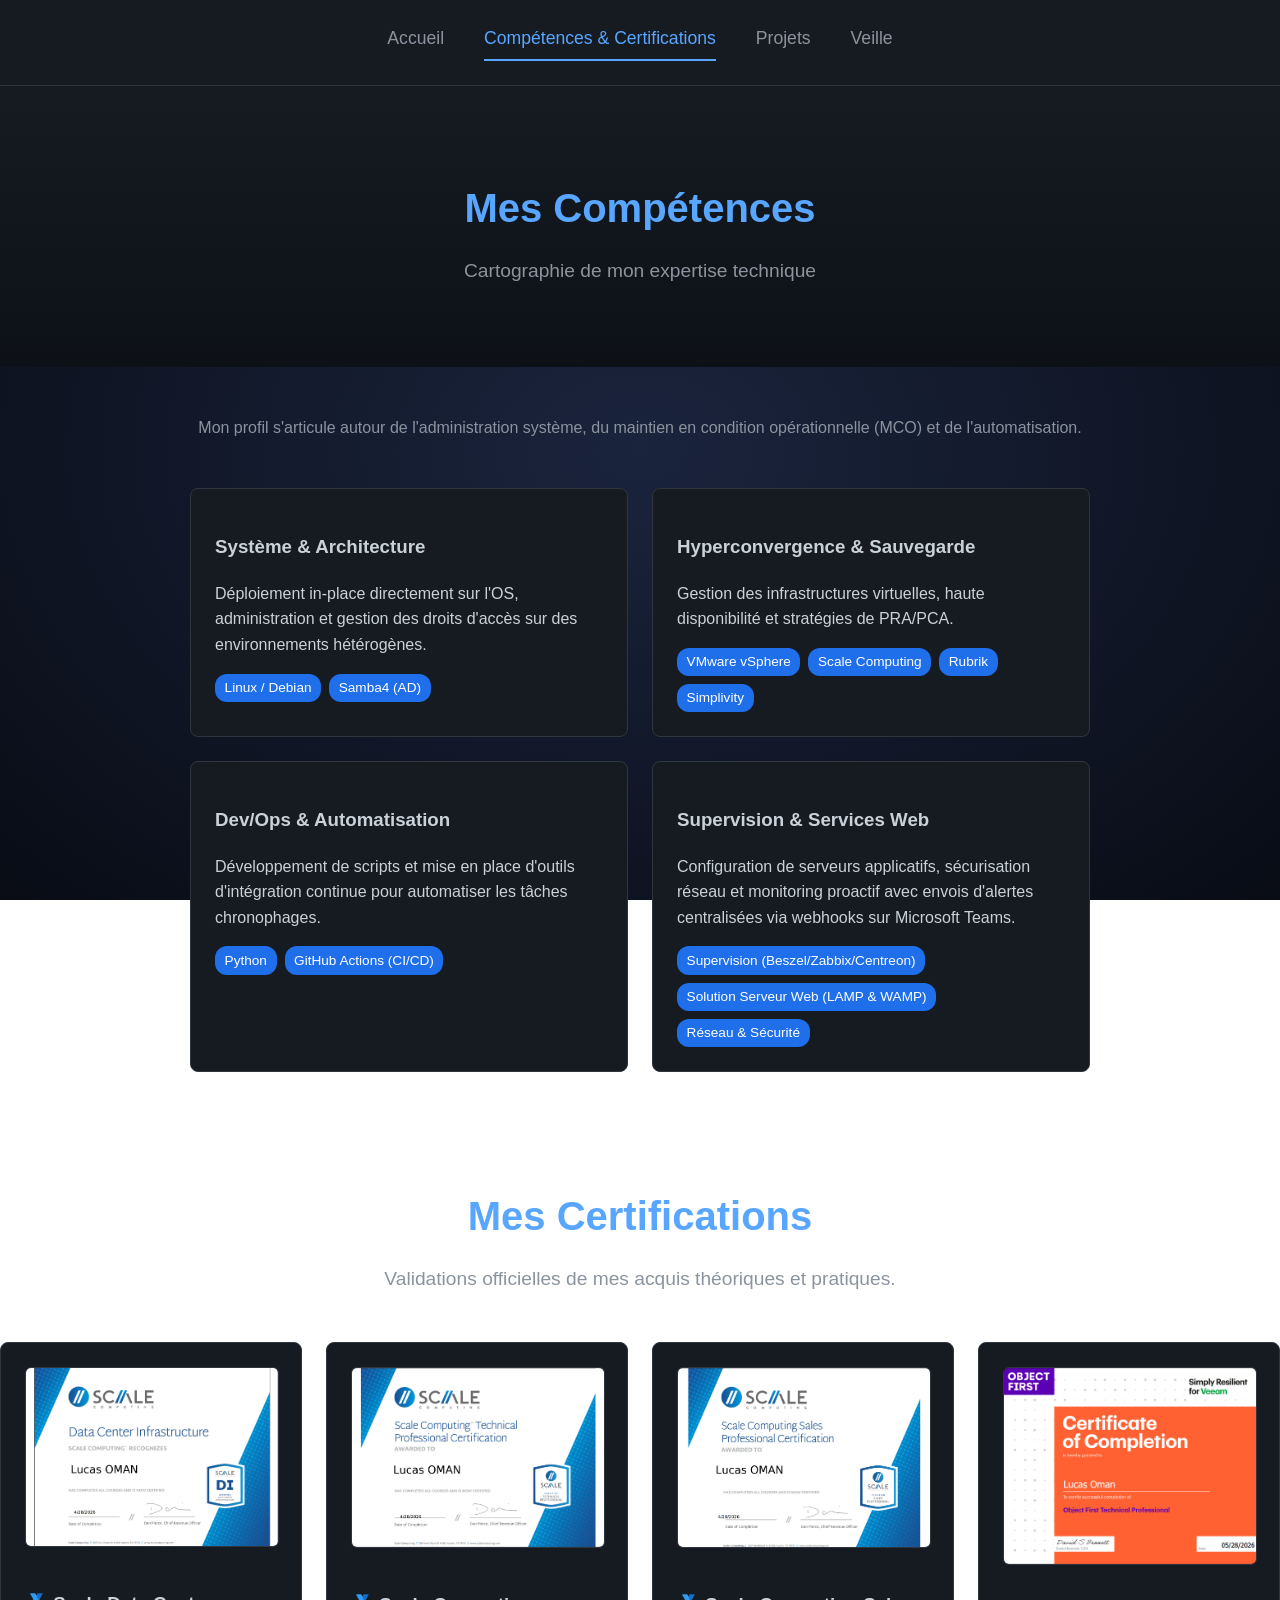
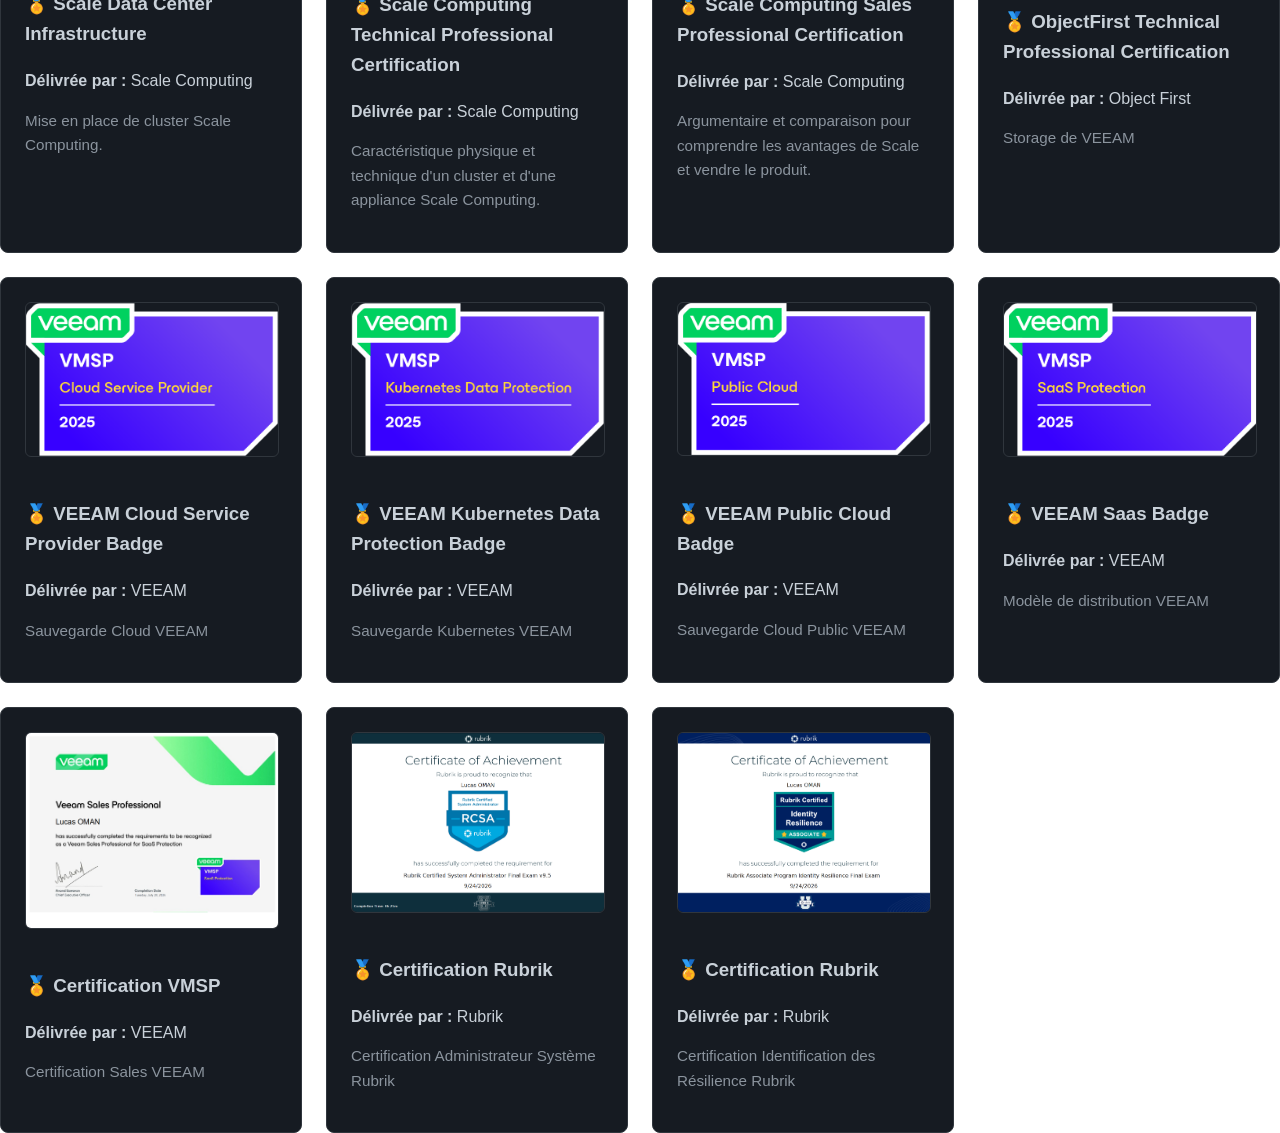
==== commit b170288c: "Update certification images from PDF to PNG format" ====
--- a/competences.html
+++ b/competences.html
@@ -170,7 +170,7 @@
                                                             <!-- Carte Certification 10 -->
             <div class="card">
                 <!-- Remplace 'nom-de-ton-image-3.jpg' par le vrai nom de ton fichier -->
-                <img src="LOM_RCSA_Certificate.pdf" alt="Visuel de la certification" class="certif-img">
+                <img src="LOM_RCSA_Certificate.png" alt="Visuel de la certification" class="certif-img">
                 
                 <h3>🏅 Certification Rubrik</h3>
                 <p style="margin-bottom: 0.5rem;"><strong>Délivrée par :</strong> Rubrik</p>
@@ -179,7 +179,7 @@
                                                             <!-- Carte Certification 11 -->
             <div class="card">
                 <!-- Remplace 'nom-de-ton-image-3.jpg' par le vrai nom de ton fichier -->
-                <img src="LOM_RIRA_Certification.pdf" alt="Visuel de la certification" class="certif-img">
+                <img src="LOM_RIRA_Certification.png" alt="Visuel de la certification" class="certif-img">
                 
                 <h3>🏅 Certification Rubrik</h3>
                 <p style="margin-bottom: 0.5rem;"><strong>Délivrée par :</strong> Rubrik</p>
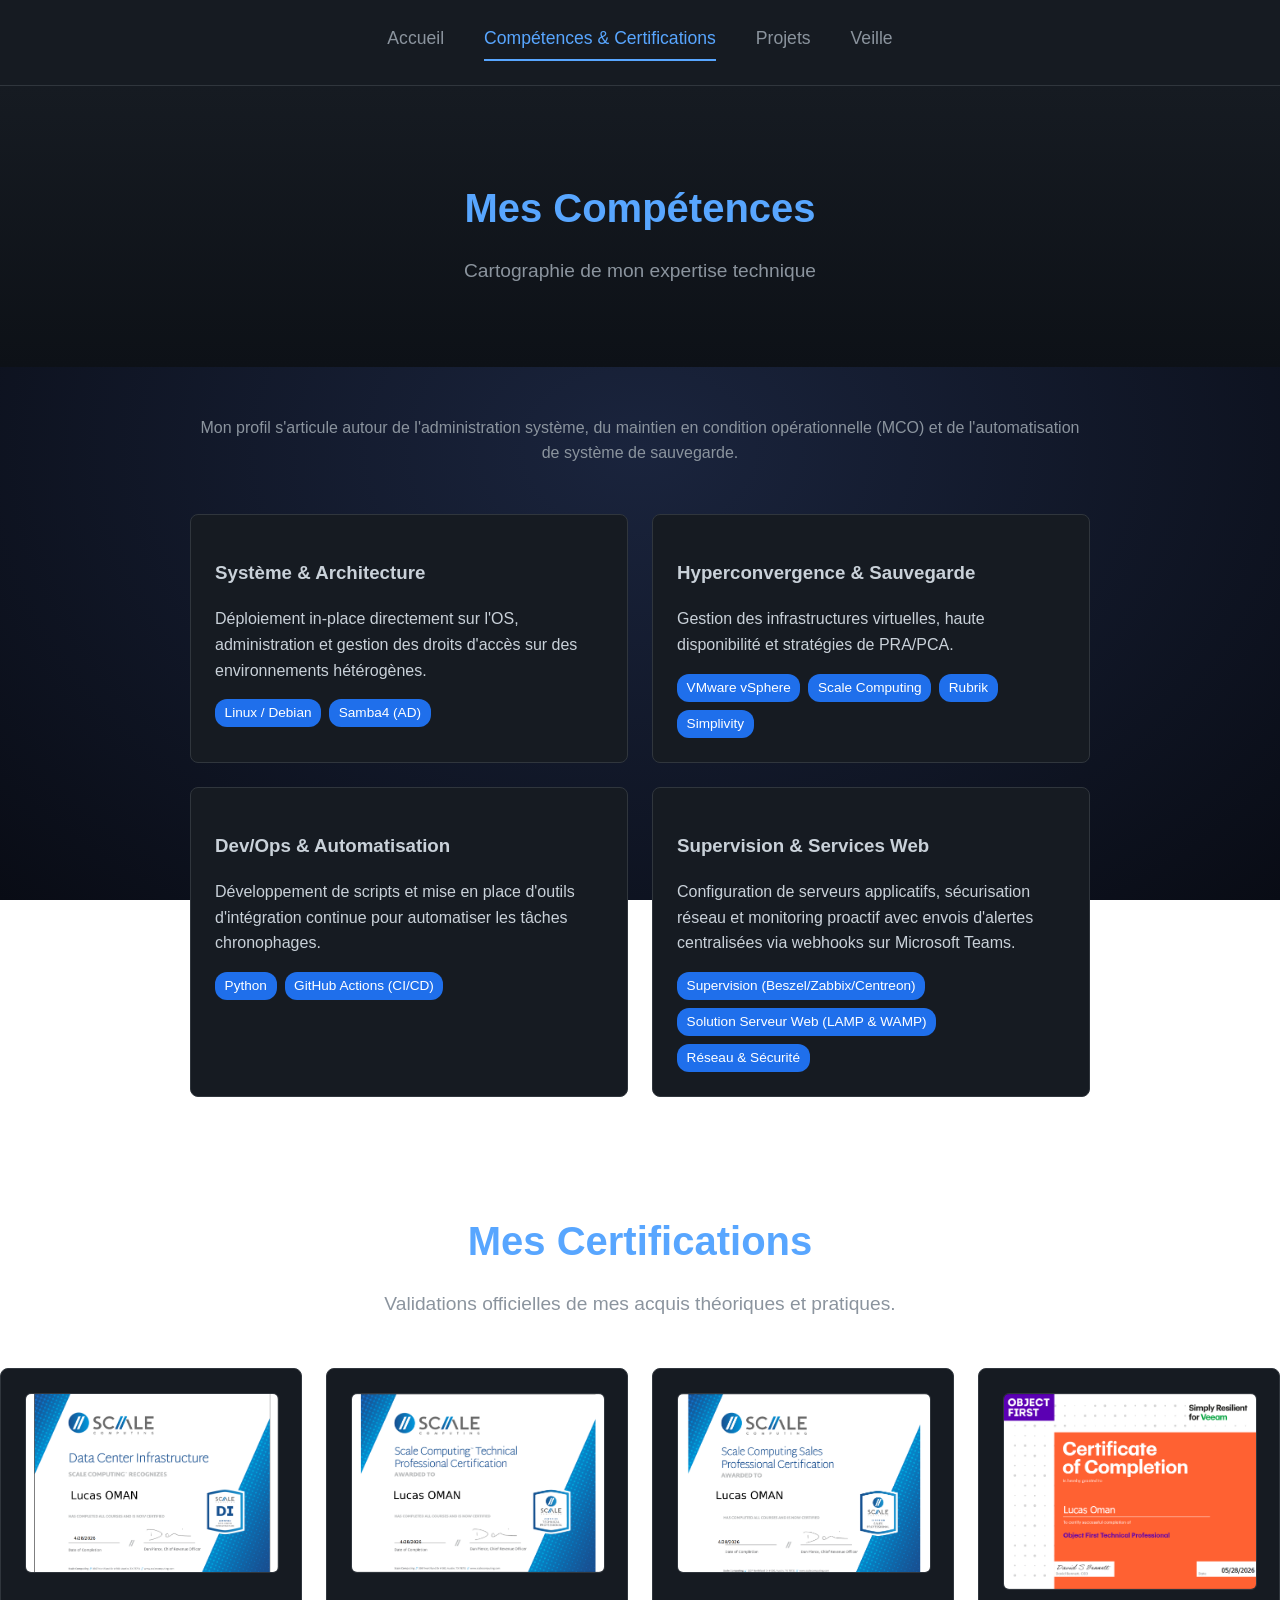
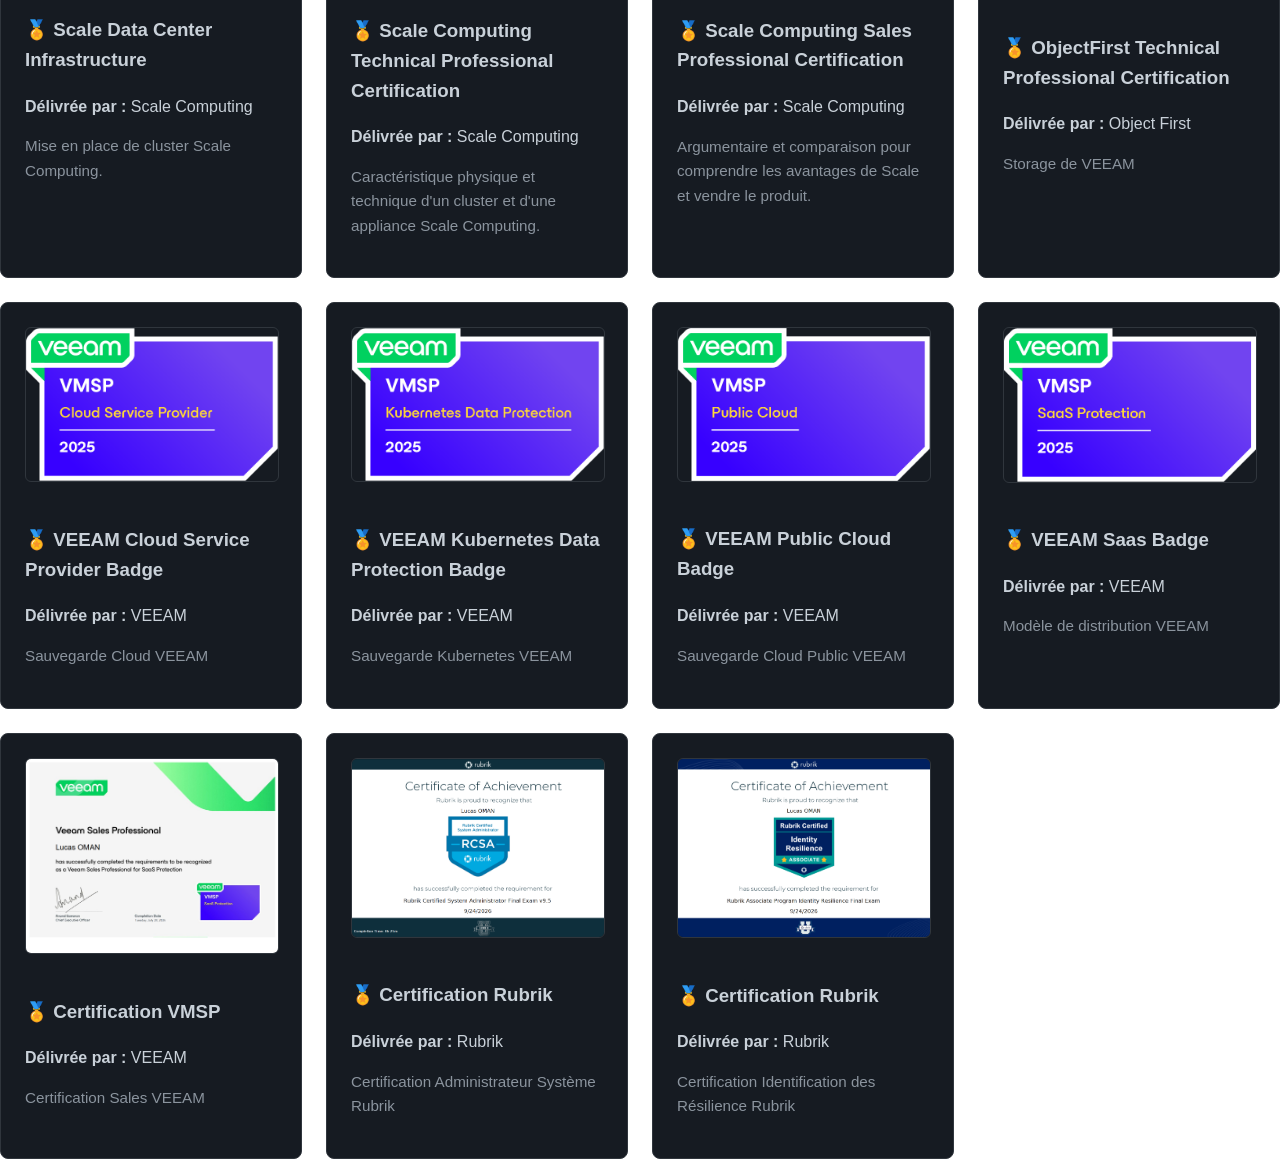
==== commit 19670e2b: "Update profile description to include backup automation" ====
--- a/competences.html
+++ b/competences.html
@@ -24,7 +24,7 @@
 
     <div class="container">
         <p style="text-align: center; color: #8b949e; margin-bottom: 3rem;">
-            Mon profil s'articule autour de l'administration système, du maintien en condition opérationnelle (MCO) et de l'automatisation.
+            Mon profil s'articule autour de l'administration système, du maintien en condition opérationnelle (MCO) et de l'automatisation de système de sauvegarde.
         </p>
 
         <div class="grid">
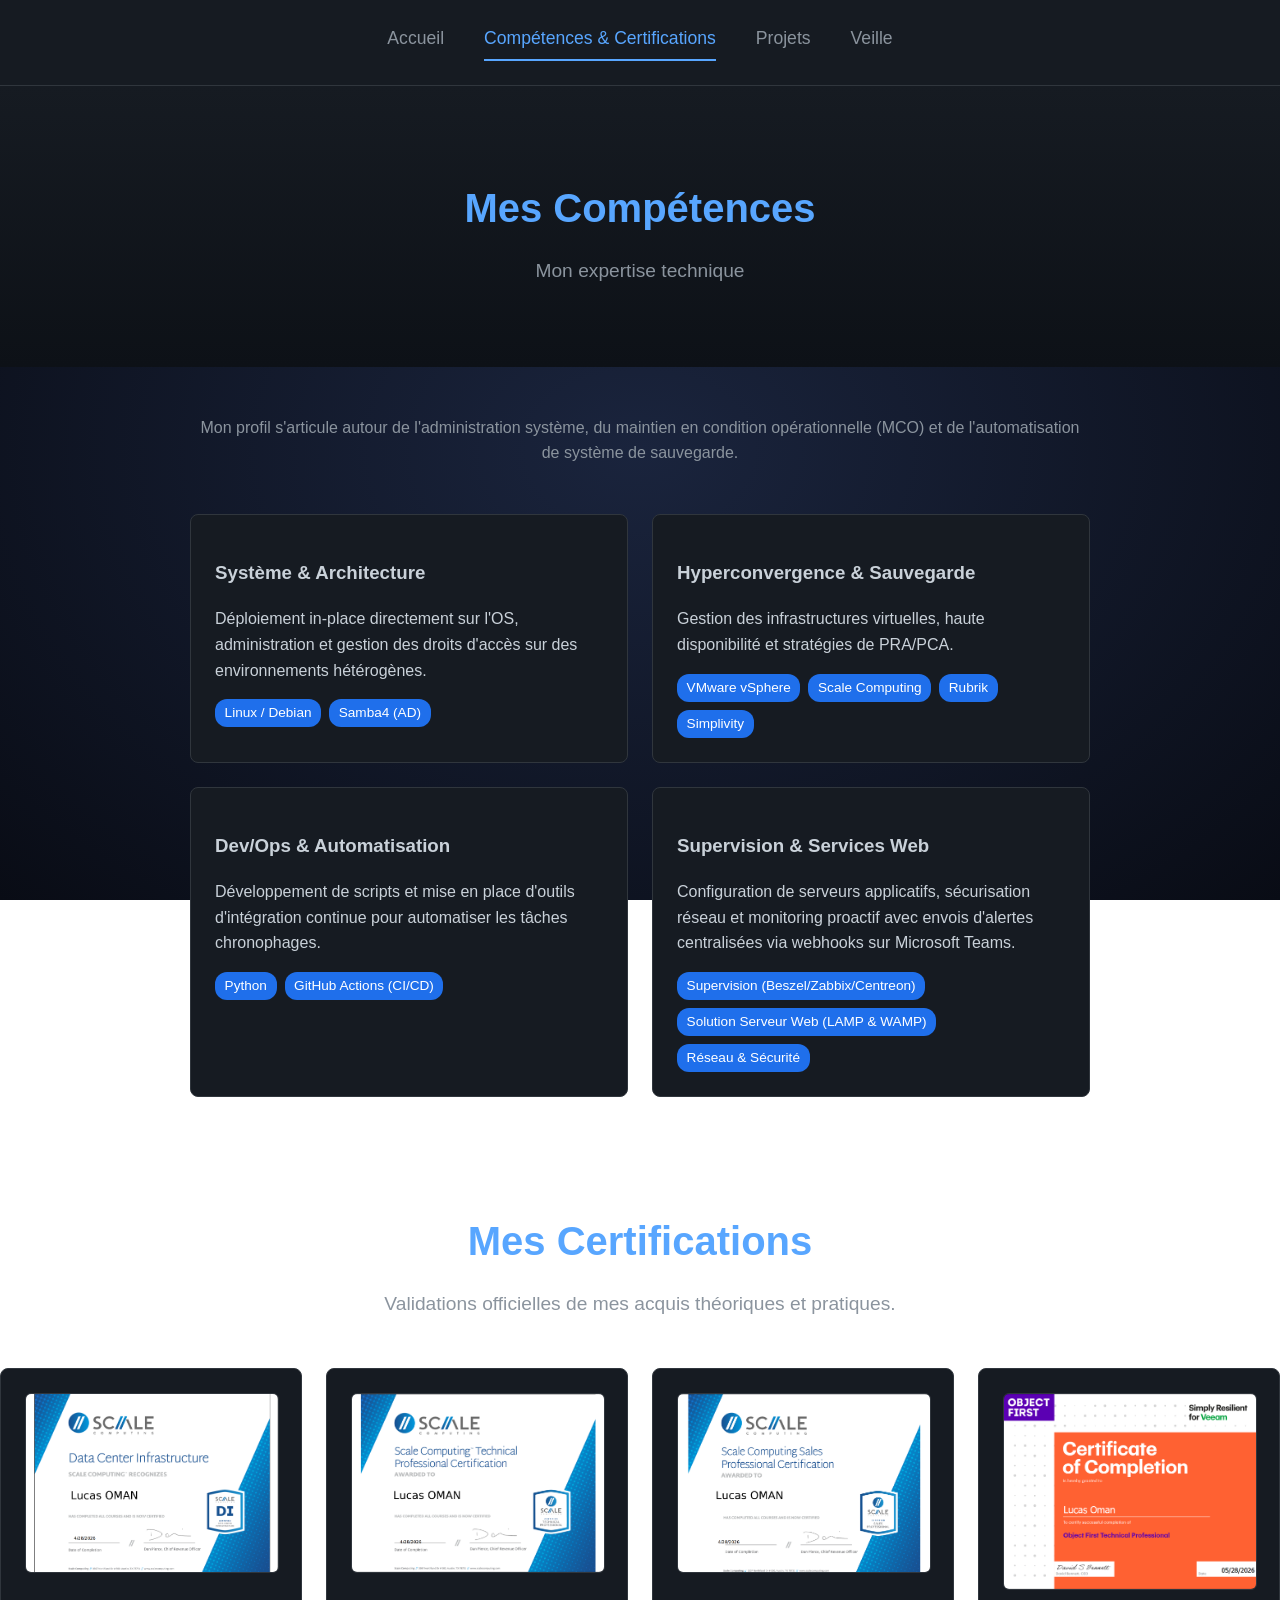
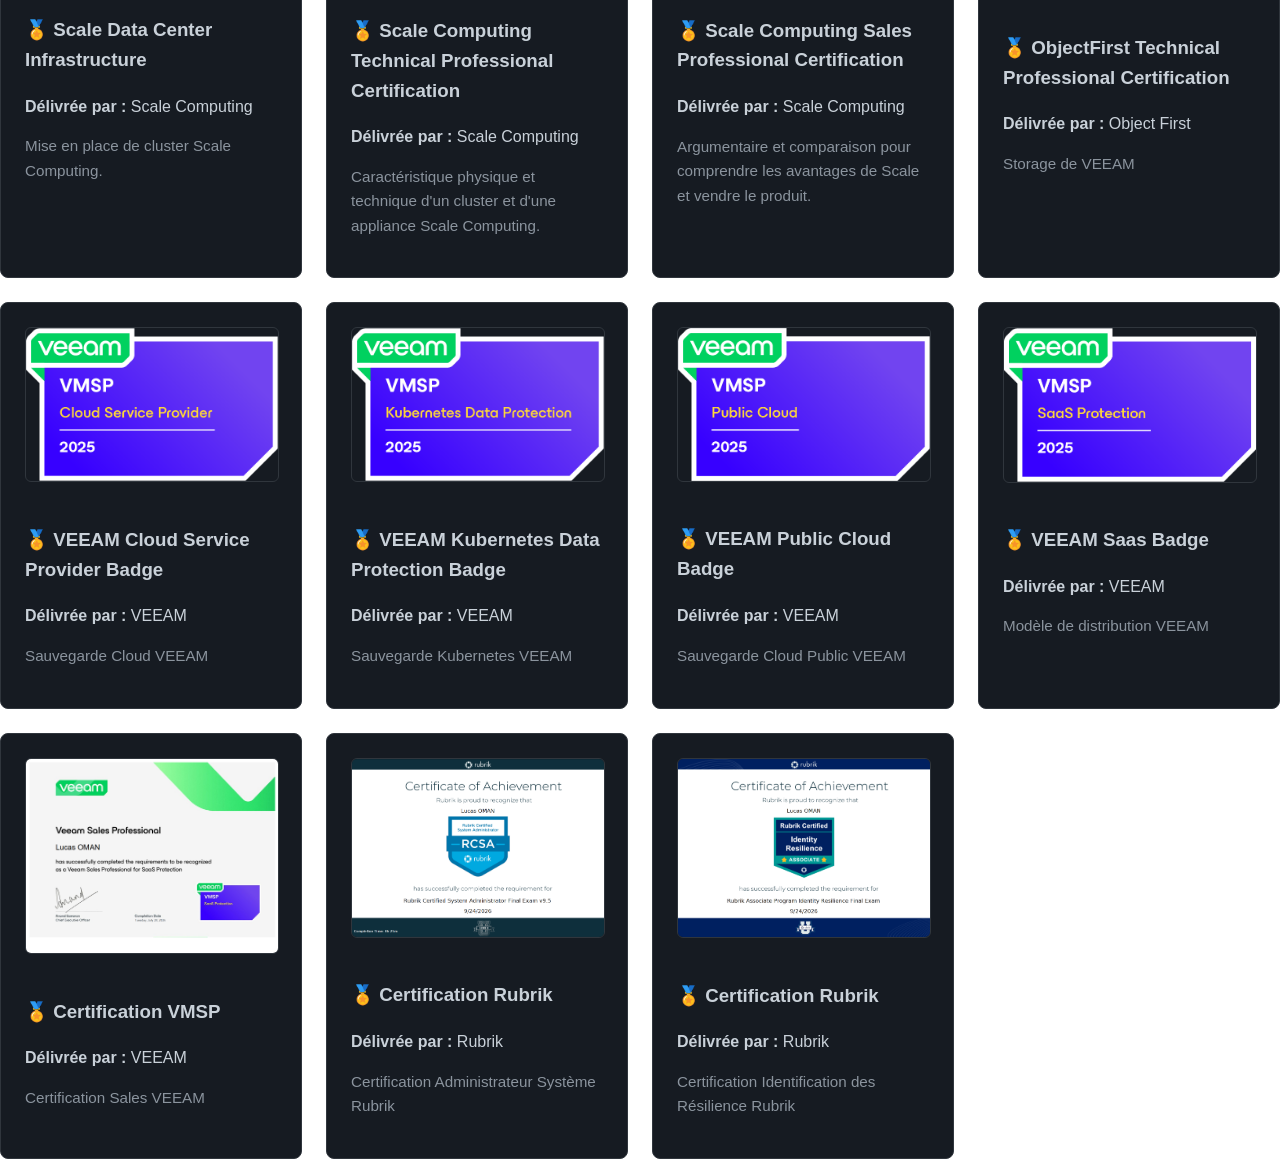
==== commit 278f6aeb: "Update competences.html" ====
--- a/competences.html
+++ b/competences.html
@@ -19,7 +19,7 @@
 
     <header>
         <h1>Mes Compétences</h1>
-        <h2>Cartographie de mon expertise technique</h2>
+        <h2>Mon expertise technique</h2>
     </header>
 
     <div class="container">
